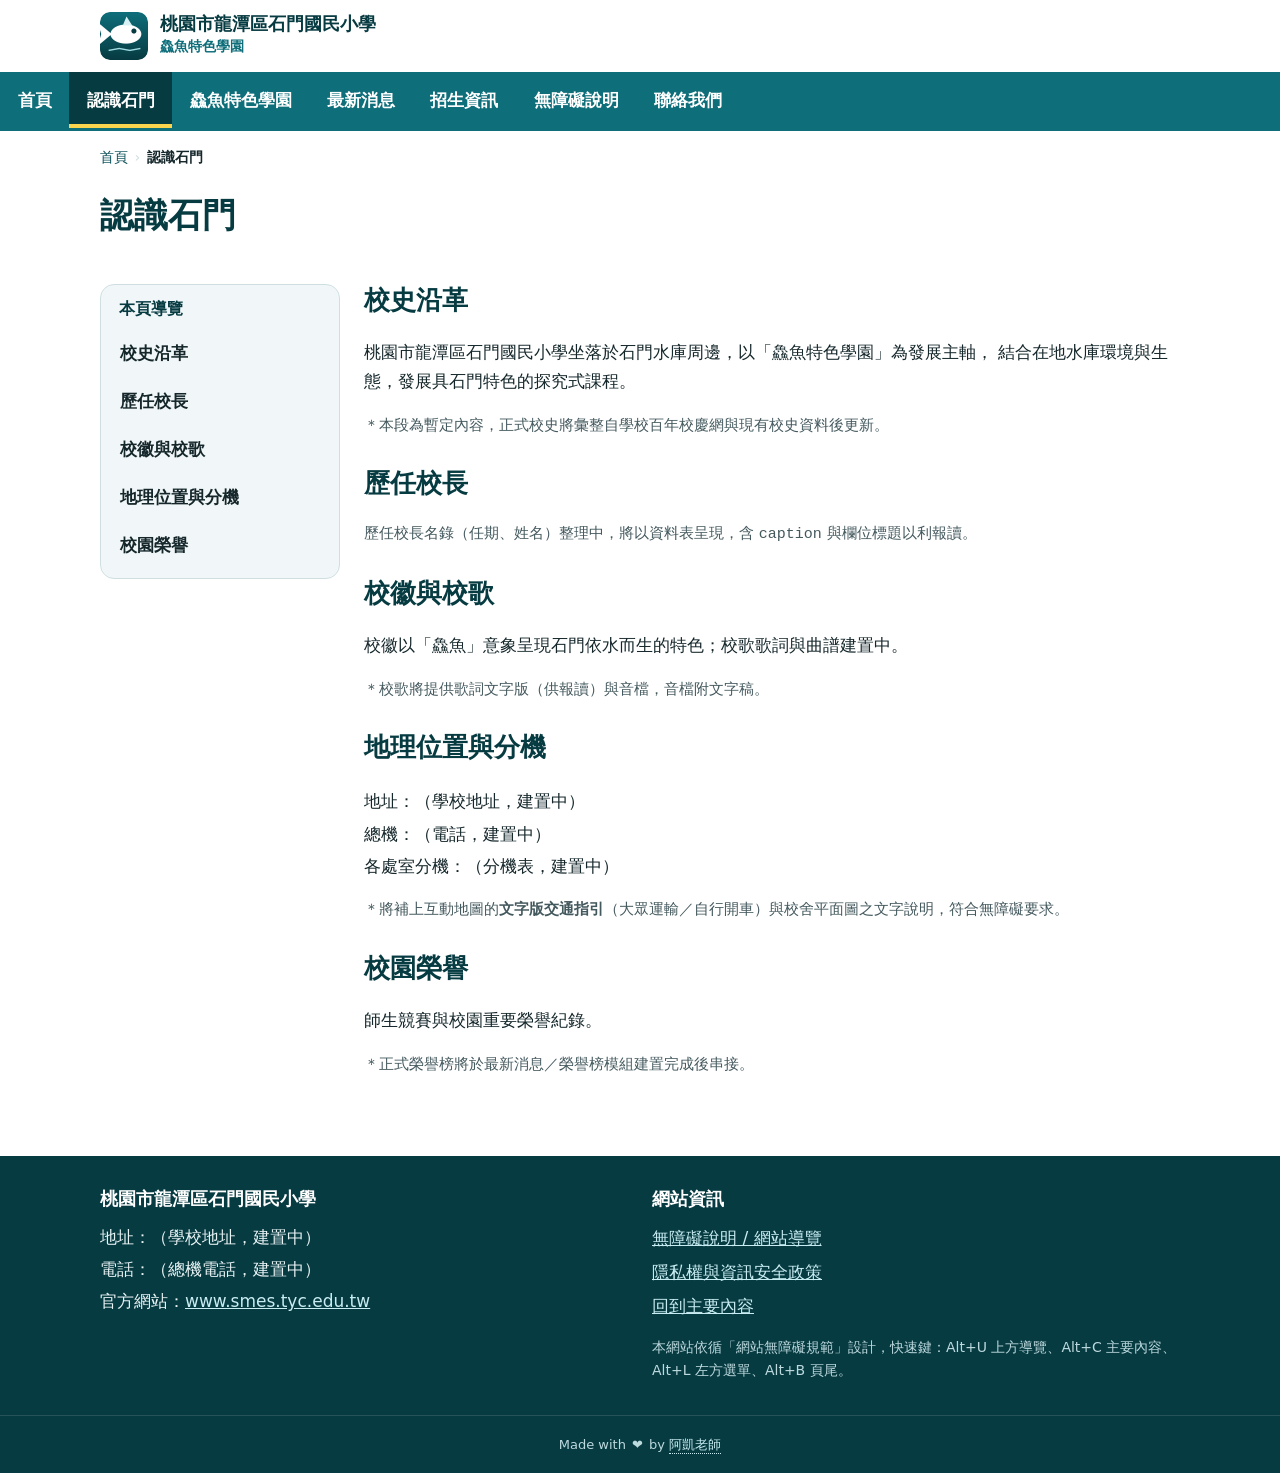
==== about.html @ f6ac8eb6 "✨ Phase 1：認識石門內頁 + Accesskey 對齊共構慣例 - 新增 about.html（認識石門）：麵包屑 + 左側區塊選單(L) + 5 區塊內容範本 - Accesskey 由 U" ====
<!DOCTYPE html>
<html lang="zh-Hant">
<head>
  <meta charset="UTF-8" />
  <meta name="viewport" content="width=device-width, initial-scale=1.0" />
  <title>認識石門｜桃園市龍潭區石門國民小學</title>
  <meta name="description" content="認識桃園市龍潭區石門國民小學：校史沿革、歷任校長、校徽與校歌、地理位置與分機、校園榮譽。" />
  <meta name="theme-color" content="#0e6e7a" />
  <link rel="icon" href="favicon.ico" sizes="any" />
  <link rel="icon" type="image/svg+xml" href="favicon.svg" />
  <link rel="apple-touch-icon" href="apple-touch-icon.png" />
  <link rel="manifest" href="manifest.webmanifest" />
  <link rel="stylesheet" href="css/style.css" />
</head>
<body>

  <a class="skip-link" href="#main">跳至主要內容</a>

  <nav class="accesskey-area" aria-label="網頁快速鍵">
    <a id="ak-u" href="#nav" accesskey="U" title="上方導覽連結區，快速鍵 Alt+U">:::</a>
    <a id="ak-c" href="#main" accesskey="C" title="中央主要內容區，快速鍵 Alt+C">:::</a>
    <a id="ak-l" href="#sidenav" accesskey="L" title="左方區塊選單，快速鍵 Alt+L">:::</a>
    <a id="ak-b" href="#footer" accesskey="B" title="下方頁尾資訊區，快速鍵 Alt+B">:::</a>
  </nav>

  <header class="site-header">
    <div class="container site-header__inner">
      <a class="brand" href="index.html" aria-label="石門國小首頁">
        <img class="brand__logo" src="assets/icon-192.png" width="48" height="48" alt="石門國小校徽" />
        <span class="brand__text">
          <span class="brand__name">桃園市龍潭區石門國民小學</span>
          <span class="brand__tagline">鱻魚特色學園</span>
        </span>
      </a>
      <button class="nav-toggle" type="button" aria-expanded="false" aria-controls="nav" aria-label="開啟主選單">
        <span class="nav-toggle__bar" aria-hidden="true"></span>
        <span class="nav-toggle__bar" aria-hidden="true"></span>
        <span class="nav-toggle__bar" aria-hidden="true"></span>
        <span class="nav-toggle__label">選單</span>
      </button>
    </div>
    <nav id="nav" class="main-nav" aria-label="主選單">
      <ul class="container main-nav__list">
        <li><a href="index.html">首頁</a></li>
        <li><a href="about.html" aria-current="page">認識石門</a></li>
        <li><a href="#">鱻魚特色學園</a></li>
        <li><a href="#">最新消息</a></li>
        <li><a href="#">招生資訊</a></li>
        <li><a href="accessibility.html">無障礙說明</a></li>
        <li><a href="#footer">聯絡我們</a></li>
      </ul>
    </nav>
  </header>

  <main id="main" class="main">
    <div class="container">
      <nav class="breadcrumb" aria-label="麵包屑導覽">
        <ol>
          <li><a href="index.html">首頁</a></li>
          <li aria-current="page">認識石門</li>
        </ol>
      </nav>

      <h1>認識石門</h1>

      <div class="page">
        <nav class="sidenav" id="sidenav" aria-label="認識石門 區塊選單">
          <h2 class="sidenav__title">本頁導覽</h2>
          <ul>
            <li><a href="#history">校史沿革</a></li>
            <li><a href="#principals">歷任校長</a></li>
            <li><a href="#emblem">校徽與校歌</a></li>
            <li><a href="#location">地理位置與分機</a></li>
            <li><a href="#honor">校園榮譽</a></li>
          </ul>
        </nav>

        <div class="content">
          <section id="history" aria-labelledby="history-h">
            <h2 id="history-h">校史沿革</h2>
            <p>
              桃園市龍潭區石門國民小學坐落於石門水庫周邊，以「鱻魚特色學園」為發展主軸，
              結合在地水庫環境與生態，發展具石門特色的探究式課程。
            </p>
            <p class="muted">＊本段為暫定內容，正式校史將彙整自學校百年校慶網與現有校史資料後更新。</p>
          </section>

          <section id="principals" aria-labelledby="principals-h">
            <h2 id="principals-h">歷任校長</h2>
            <p class="muted">歷任校長名錄（任期、姓名）整理中，將以資料表呈現，含 <code>caption</code> 與欄位標題以利報讀。</p>
          </section>

          <section id="emblem" aria-labelledby="emblem-h">
            <h2 id="emblem-h">校徽與校歌</h2>
            <p>校徽以「鱻魚」意象呈現石門依水而生的特色；校歌歌詞與曲譜建置中。</p>
            <p class="muted">＊校歌將提供歌詞文字版（供報讀）與音檔，音檔附文字稿。</p>
          </section>

          <section id="location" aria-labelledby="location-h">
            <h2 id="location-h">地理位置與分機</h2>
            <address class="site-footer__contact" style="font-style:normal">
              地址：（學校地址，建置中）<br />
              總機：（電話，建置中）<br />
              各處室分機：（分機表，建置中）
            </address>
            <p class="muted">＊將補上互動地圖的<strong>文字版交通指引</strong>（大眾運輸／自行開車）與校舍平面圖之文字說明，符合無障礙要求。</p>
          </section>

          <section id="honor" aria-labelledby="honor-h">
            <h2 id="honor-h">校園榮譽</h2>
            <p>師生競賽與校園重要榮譽紀錄。</p>
            <p class="muted">＊正式榮譽榜將於最新消息／榮譽榜模組建置完成後串接。</p>
          </section>
        </div>
      </div>
    </div>
  </main>

  <footer id="footer" class="site-footer">
    <div class="container site-footer__grid">
      <div class="site-footer__col">
        <h2 class="site-footer__heading">桃園市龍潭區石門國民小學</h2>
        <address class="site-footer__contact">
          地址：（學校地址，建置中）<br />
          電話：（總機電話，建置中）<br />
          官方網站：<a href="https://www.smes.tyc.edu.tw/">www.smes.tyc.edu.tw</a>
        </address>
      </div>
      <div class="site-footer__col">
        <h2 class="site-footer__heading">網站資訊</h2>
        <ul class="site-footer__links">
          <li><a href="accessibility.html">無障礙說明 / 網站導覽</a></li>
          <li><a href="#">隱私權與資訊安全政策</a></li>
          <li><a href="#main">回到主要內容</a></li>
        </ul>
        <p class="site-footer__a11y-note">
          本網站依循「網站無障礙規範」設計，快速鍵：Alt+U 上方導覽、Alt+C 主要內容、Alt+L 左方選單、Alt+B 頁尾。
        </p>
      </div>
    </div>
    <div class="site-credit">
      Made with <span class="site-credit__heart" aria-label="愛心">❤️</span> by
      <a
        href="https://www.smes.tyc.edu.tw/modules/tadnews/page.php?ncsn=11&nsn=16#a5"
        target="_blank"
        rel="noopener noreferrer"
        class="site-credit__author"
      >阿凱老師</a>
    </div>
  </footer>

  <script src="js/main.js"></script>
</body>
</html>
---- css/style.css ----
/* =========================================================
   石門國小官網 — 基礎樣式（無障礙優先）
   設計原則：高對比、焦點可見、可縮放、RWD、尊重 reduced-motion
   ========================================================= */

:root {
  --brand:       #0e6e7a;   /* 主色：水庫／鱻魚 teal */
  --brand-dark:  #0a4f58;   /* 連結文字用（白底對比 > 4.5:1） */
  --brand-darker:#073b42;
  --accent:      #c8431f;   /* 暖色強調（白底對比達標） */
  --text:        #15272b;   /* 主文字（近黑，極高對比） */
  --muted:       #44595e;   /* 次要文字（白底對比 > 4.5:1） */
  --bg:          #ffffff;
  --bg-soft:     #f1f7f8;
  --border:      #cfdfe1;
  --focus:       #b8341d;   /* 焦點外框：高辨識暖紅 */
  --maxw:        1080px;
  --radius:      14px;
}

/* ---------- 基礎 ---------- */
*,
*::before,
*::after { box-sizing: border-box; }

html { font-size: 100%; -webkit-text-size-adjust: 100%; }

body {
  margin: 0;
  font-family: "Noto Sans TC", "Microsoft JhengHei", system-ui, -apple-system, "Segoe UI", sans-serif;
  font-size: 1.0625rem;     /* 17px，可隨瀏覽器縮放 */
  line-height: 1.7;
  color: var(--text);
  background: var(--bg);
}

.container { width: min(100% - 2rem, var(--maxw)); margin-inline: auto; }

a { color: var(--brand-dark); }
a:hover { color: var(--accent); }

img { max-width: 100%; height: auto; }

h1, h2, h3 { line-height: 1.3; color: var(--brand-darker); }

.muted { color: var(--muted); font-size: 0.9375rem; }

/* ---------- 焦點可見（WCAG 2.4.7，務必保留） ---------- */
:focus-visible {
  outline: 3px solid var(--focus);
  outline-offset: 2px;
  border-radius: 4px;
}

/* ---------- 跳至主要內容（隱藏至取得焦點） ---------- */
.skip-link {
  position: absolute;
  left: 50%;
  top: -120px;
  transform: translateX(-50%);
  z-index: 1000;
  background: var(--brand-darker);
  color: #fff;
  padding: 0.6rem 1.2rem;
  border-radius: 0 0 10px 10px;
  font-weight: 700;
  text-decoration: none;
  transition: top .2s ease;
}
.skip-link:focus { top: 0; color: #fff; }

/* ---------- 內容定位點 ::: 與快速鍵 ---------- */
.accesskey-area { line-height: 0; }
.accesskey-area a {
  position: absolute;
  left: -9999px;
  width: 1px;
  height: 1px;
  overflow: hidden;
}
.accesskey-area a:focus {           /* 取得焦點時顯示 ::: */
  position: static;
  left: auto;
  width: auto;
  height: auto;
  display: inline-block;
  margin: 4px;
  padding: 4px 8px;
  background: var(--brand-darker);
  color: #fff;
  font-weight: 700;
}

/* ---------- 頁首 ---------- */
.site-header {
  background: var(--bg);
  border-bottom: 3px solid var(--brand);
}
.site-header__inner {
  display: flex;
  align-items: center;
  justify-content: space-between;
  gap: 1rem;
  padding-block: 0.75rem;
}
.brand {
  display: flex;
  align-items: center;
  gap: 0.75rem;
  min-width: 0;                /* 允許正常收縮，避免被擠成一行一字 */
  text-decoration: none;
  color: var(--brand-darker);
}
.brand__logo { border-radius: 10px; flex: none; }
.brand__text { display: flex; flex-direction: column; min-width: 0; }
.brand__name { font-size: 1.15rem; font-weight: 800; line-height: 1.2; }
.brand__tagline { font-size: 0.85rem; color: var(--brand); font-weight: 600; }

/* 主選單列 */
.main-nav { background: var(--brand); }
.main-nav__list {
  list-style: none;
  margin: 0;
  padding: 0;
  display: flex;
  flex-wrap: wrap;
}
.main-nav__list a {
  display: block;
  padding: 0.85rem 1.1rem;
  color: #fff;
  text-decoration: none;
  font-weight: 600;
}
.main-nav__list a:hover,
.main-nav__list a:focus-visible { background: var(--brand-dark); color: #fff; }
.main-nav__list a[aria-current="page"] {
  background: var(--brand-darker);
  box-shadow: inset 0 -4px 0 #fcd34d;
}

/* 漢堡按鈕（桌機隱藏） */
.nav-toggle {
  display: none;
  align-items: center;
  gap: 0.4rem;
  min-height: 44px;
  padding: 0.4rem 0.8rem;
  background: var(--brand);
  color: #fff;
  border: none;
  border-radius: 10px;
  font-weight: 700;
  cursor: pointer;
}
.nav-toggle__bar { width: 20px; height: 2px; background: #fff; display: block; }
.nav-toggle__label { font-size: 0.95rem; }

/* ---------- Hero ---------- */
.hero {
  background: linear-gradient(135deg, var(--brand) 0%, var(--brand-darker) 100%);
  color: #fff;
  padding-block: 2.5rem;
}
.hero__eyebrow { margin: 0 0 0.25rem; font-weight: 600; color: #d7f0f3; letter-spacing: .05em; }
.hero__title { margin: 0 0 0.5rem; font-size: clamp(1.7rem, 4vw, 2.4rem); color: #fff; }
.hero__lead { margin: 0 0 1rem; max-width: 60ch; color: #eef9fa; }
.hero__note {
  display: inline-block;
  margin: 0;
  background: rgba(255,255,255,.16);
  border: 1px solid rgba(255,255,255,.4);
  padding: 0.5rem 0.9rem;
  border-radius: 10px;
  font-size: 0.95rem;
}

/* ---------- 內容版面 ---------- */
.layout {
  display: grid;
  grid-template-columns: repeat(auto-fit, minmax(min(100%, 300px), 1fr));
  gap: 1.25rem;
  padding-block: 2rem;
}
.card {
  background: var(--bg-soft);
  border: 1px solid var(--border);
  border-radius: var(--radius);
  padding: 1.25rem 1.4rem;
}
.card h2 { margin-top: 0; font-size: 1.3rem; }

.news-list { list-style: none; margin: 0; padding: 0; }
.news-list__item {
  display: flex;
  gap: 0.75rem;
  padding: 0.6rem 0;
  border-bottom: 1px dashed var(--border);
}
.news-list__item:last-child { border-bottom: none; }
.news-list__date { color: var(--muted); font-variant-numeric: tabular-nums; flex: none; }
.news-list__link { font-weight: 600; }

.quicklinks { list-style: none; margin: 0; padding: 0; display: flex; flex-wrap: wrap; gap: 0.6rem; }
.quicklinks a {
  display: inline-block;
  padding: 0.5rem 0.9rem;
  background: #fff;
  border: 1px solid var(--border);
  border-radius: 999px;
  text-decoration: none;
  font-weight: 600;
}
.quicklinks a:hover,
.quicklinks a:focus-visible { border-color: var(--brand); background: #fff; }

/* ---------- 內頁版型：麵包屑 + 左側區塊選單 ---------- */
.breadcrumb { padding-top: 0.9rem; }
.breadcrumb ol {
  list-style: none; display: flex; flex-wrap: wrap; gap: 0.4rem;
  margin: 0; padding: 0; font-size: 0.9rem; color: var(--muted);
}
.breadcrumb li::after { content: "›"; margin-left: 0.4rem; color: var(--border); }
.breadcrumb li:last-child::after { content: ""; }
.breadcrumb a { text-decoration: none; }
.breadcrumb [aria-current="page"] { color: var(--text); font-weight: 600; }

.page {
  display: grid;
  grid-template-columns: 240px 1fr;
  gap: 1.5rem;
  padding-block: 1.5rem 2rem;
  align-items: start;
}
.sidenav {
  background: var(--bg-soft);
  border: 1px solid var(--border);
  border-radius: var(--radius);
  padding: 0.5rem;
  position: sticky;
  top: 1rem;
}
.sidenav__title { font-size: 1rem; margin: 0.4rem 0.6rem 0.6rem; color: var(--brand-darker); }
.sidenav ul { list-style: none; margin: 0; padding: 0; }
.sidenav a {
  display: block; padding: 0.6rem 0.7rem; border-radius: 8px;
  text-decoration: none; color: var(--text); font-weight: 600;
}
.sidenav a:hover,
.sidenav a:focus-visible { background: #fff; }
.sidenav a[aria-current="page"] { background: var(--brand); color: #fff; }
.content > section { scroll-margin-top: 1rem; }
.content > section + section { margin-top: 1.8rem; }
.content h2 { margin-top: 0; }

/* ---------- 頁尾 ---------- */
.site-footer {
  background: var(--brand-darker);
  color: #e8f3f4;
  margin-top: 2rem;
}
.site-footer a { color: #c7ecf1; }
.site-footer a:hover { color: #fff; }
.site-footer__grid {
  display: grid;
  grid-template-columns: repeat(auto-fit, minmax(min(100%, 260px), 1fr));
  gap: 1.5rem;
  padding-block: 2rem;
}
.site-footer__heading { font-size: 1.1rem; color: #fff; margin: 0 0 0.6rem; }
.site-footer__contact { font-style: normal; line-height: 1.9; }
.site-footer__links { list-style: none; margin: 0 0 0.8rem; padding: 0; line-height: 2; }
.site-footer__a11y-note { font-size: 0.875rem; color: #bcd9dd; margin: 0; }

/* 作者署名 */
.site-credit {
  text-align: center;
  padding: 18px 16px;
  font-size: 13px;
  color: #bcd9dd;
  border-top: 1px solid rgba(255,255,255,.12);
}
.site-credit__heart { display: inline-block; margin: 0 2px; filter: saturate(1.1); }
.site-credit__author {
  color: #e8f3f4;
  text-decoration: none;
  border-bottom: 1px dotted currentColor;
  padding-bottom: 1px;
  transition: color .2s, border-color .2s;
}
.site-credit__author:hover { color: #fcd34d; border-bottom-color: #fcd34d; }

/* ---------- RWD：行動裝置收合選單 ---------- */
@media (max-width: 768px) {
  .nav-toggle { display: inline-flex; flex: none; }
  .main-nav { display: none; }
  .main-nav.is-open { display: block; }
  .main-nav__list { flex-direction: column; }
  .main-nav__list a { padding: 0.9rem 1rem; border-top: 1px solid rgba(255,255,255,.15); }
  /* 縮小品牌字級，讓長校名在窄螢幕自然折成兩行而非一字一行 */
  .brand__logo { width: 40px; height: 40px; }
  .brand__name { font-size: 1rem; }
  .brand__tagline { font-size: 0.78rem; }
  /* 內頁：左側選單改為堆疊在內容上方 */
  .page { grid-template-columns: 1fr; }
  .sidenav { position: static; }
}

/* ---------- 尊重「減少動態效果」偏好（WCAG 2.3.3 / 動暈） ---------- */
@media (prefers-reduced-motion: reduce) {
  *, *::before, *::after {
    animation-duration: 0.001ms !important;
    animation-iteration-count: 1 !important;
    transition-duration: 0.001ms !important;
    scroll-behavior: auto !important;
  }
}

/* ---------- 列印 ---------- */
@media print {
  .skip-link, .accesskey-area, .nav-toggle, .main-nav { display: none; }
  body { color: #000; font-size: 12pt; }
  .hero { background: none; color: #000; }
}
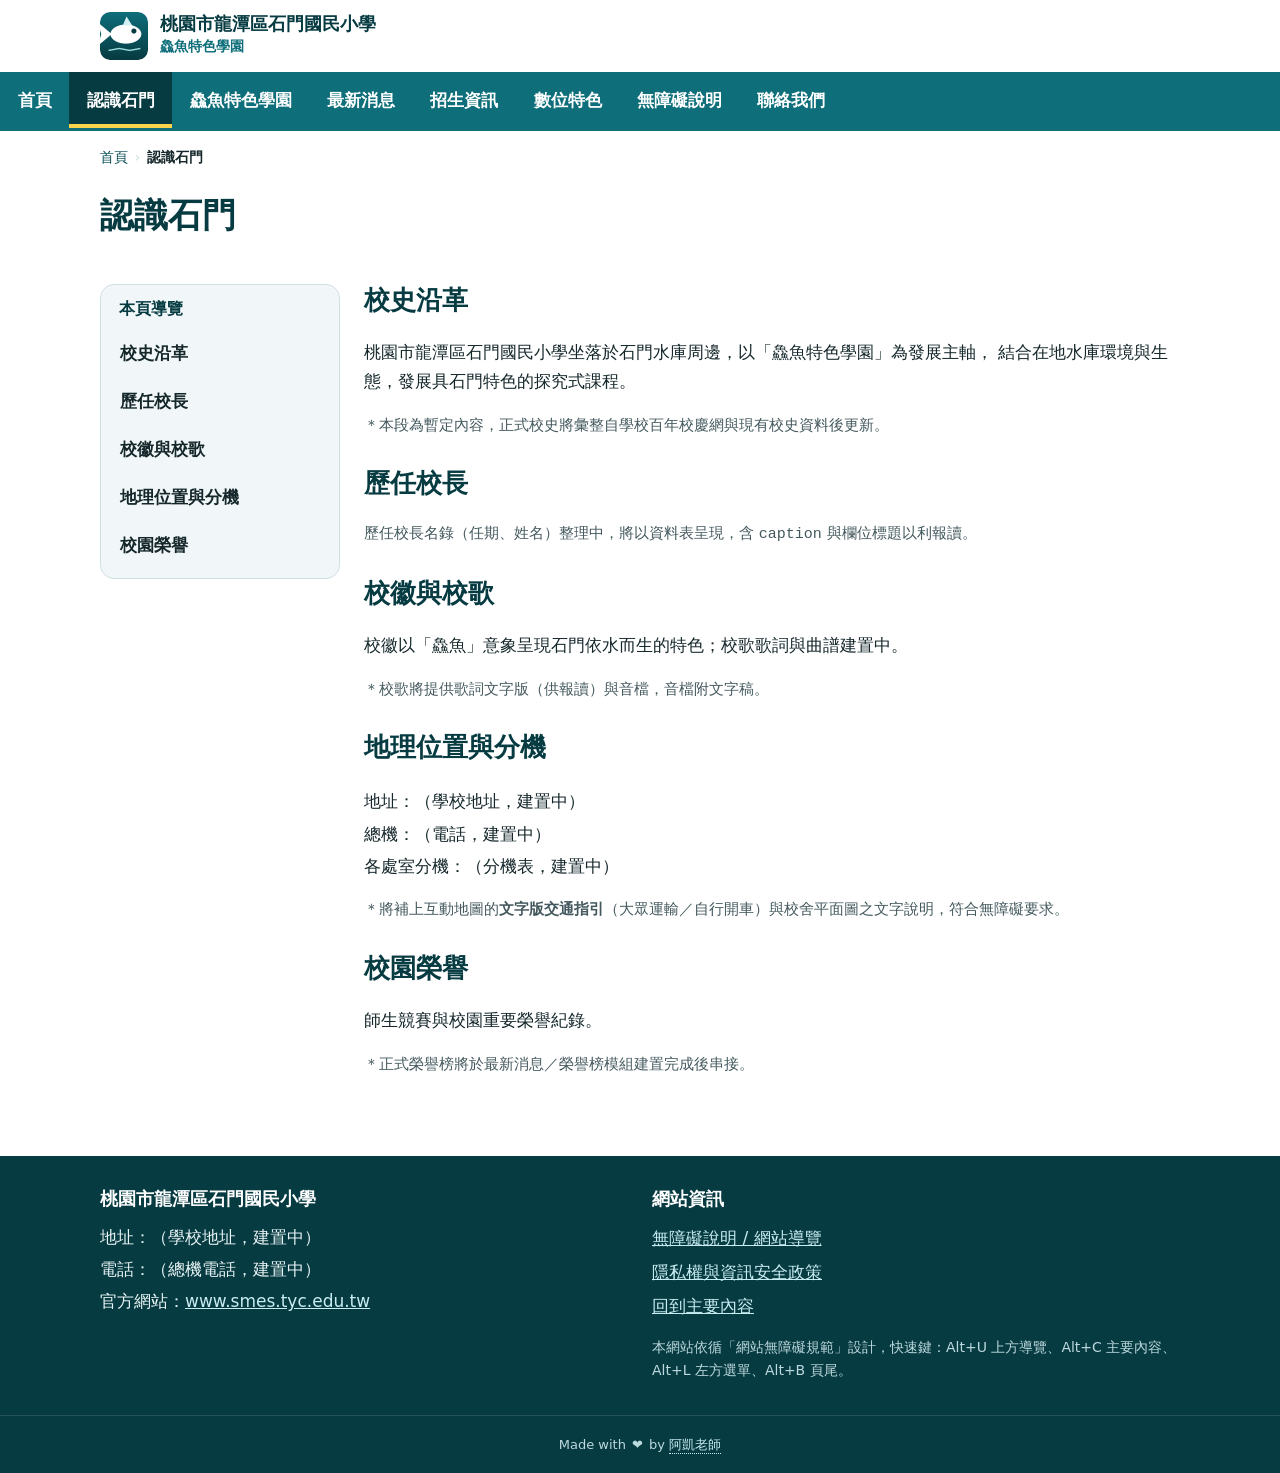
==== commit 583d983b: "✨ Phase 1 P0 內容頁全到位（鱻魚特色/最新消息/招生/數位特色） - 新增 5 頁：feature / news / news-article / admission / digital." ====
--- a/about.html
+++ b/about.html
@@ -43,9 +43,10 @@
       <ul class="container main-nav__list">
         <li><a href="index.html">首頁</a></li>
         <li><a href="about.html" aria-current="page">認識石門</a></li>
-        <li><a href="#">鱻魚特色學園</a></li>
-        <li><a href="#">最新消息</a></li>
-        <li><a href="#">招生資訊</a></li>
+        <li><a href="feature.html">鱻魚特色學園</a></li>
+        <li><a href="news.html">最新消息</a></li>
+        <li><a href="admission.html">招生資訊</a></li>
+        <li><a href="digital.html">數位特色</a></li>
         <li><a href="accessibility.html">無障礙說明</a></li>
         <li><a href="#footer">聯絡我們</a></li>
       </ul>
